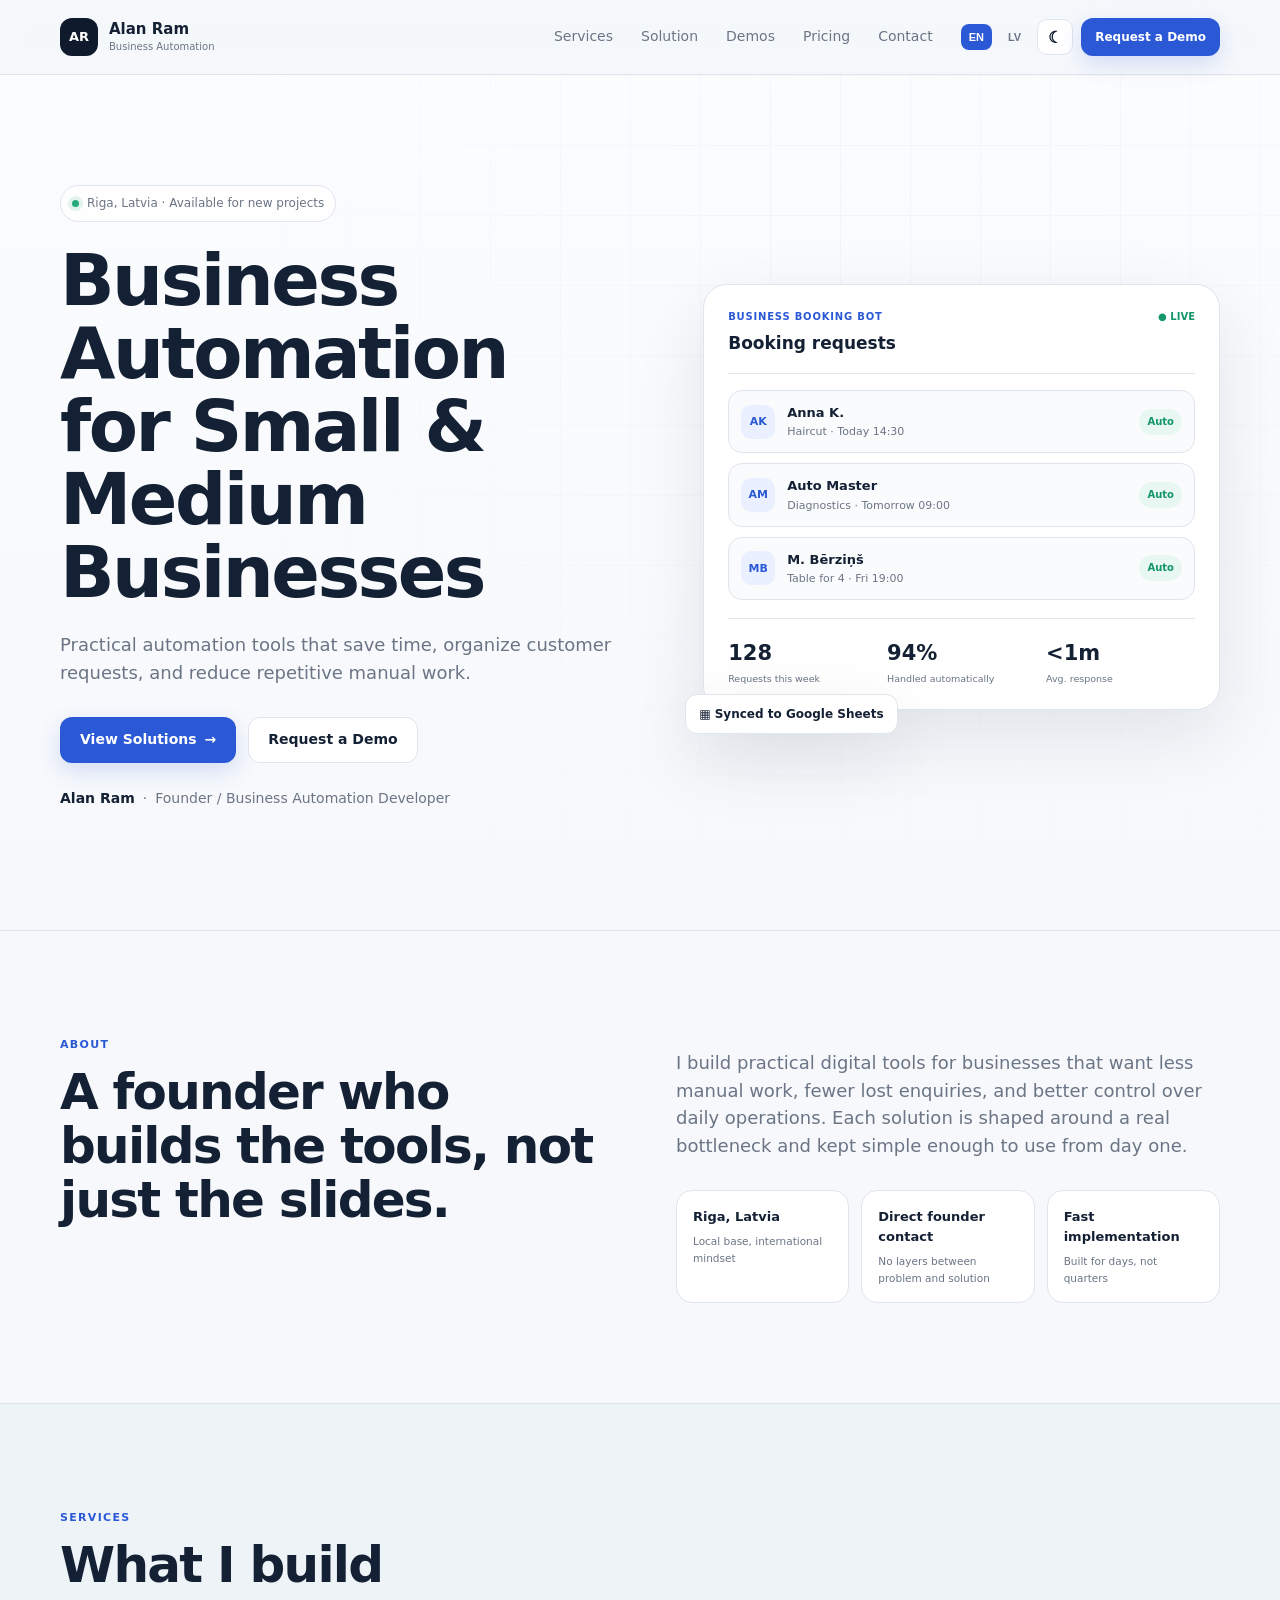
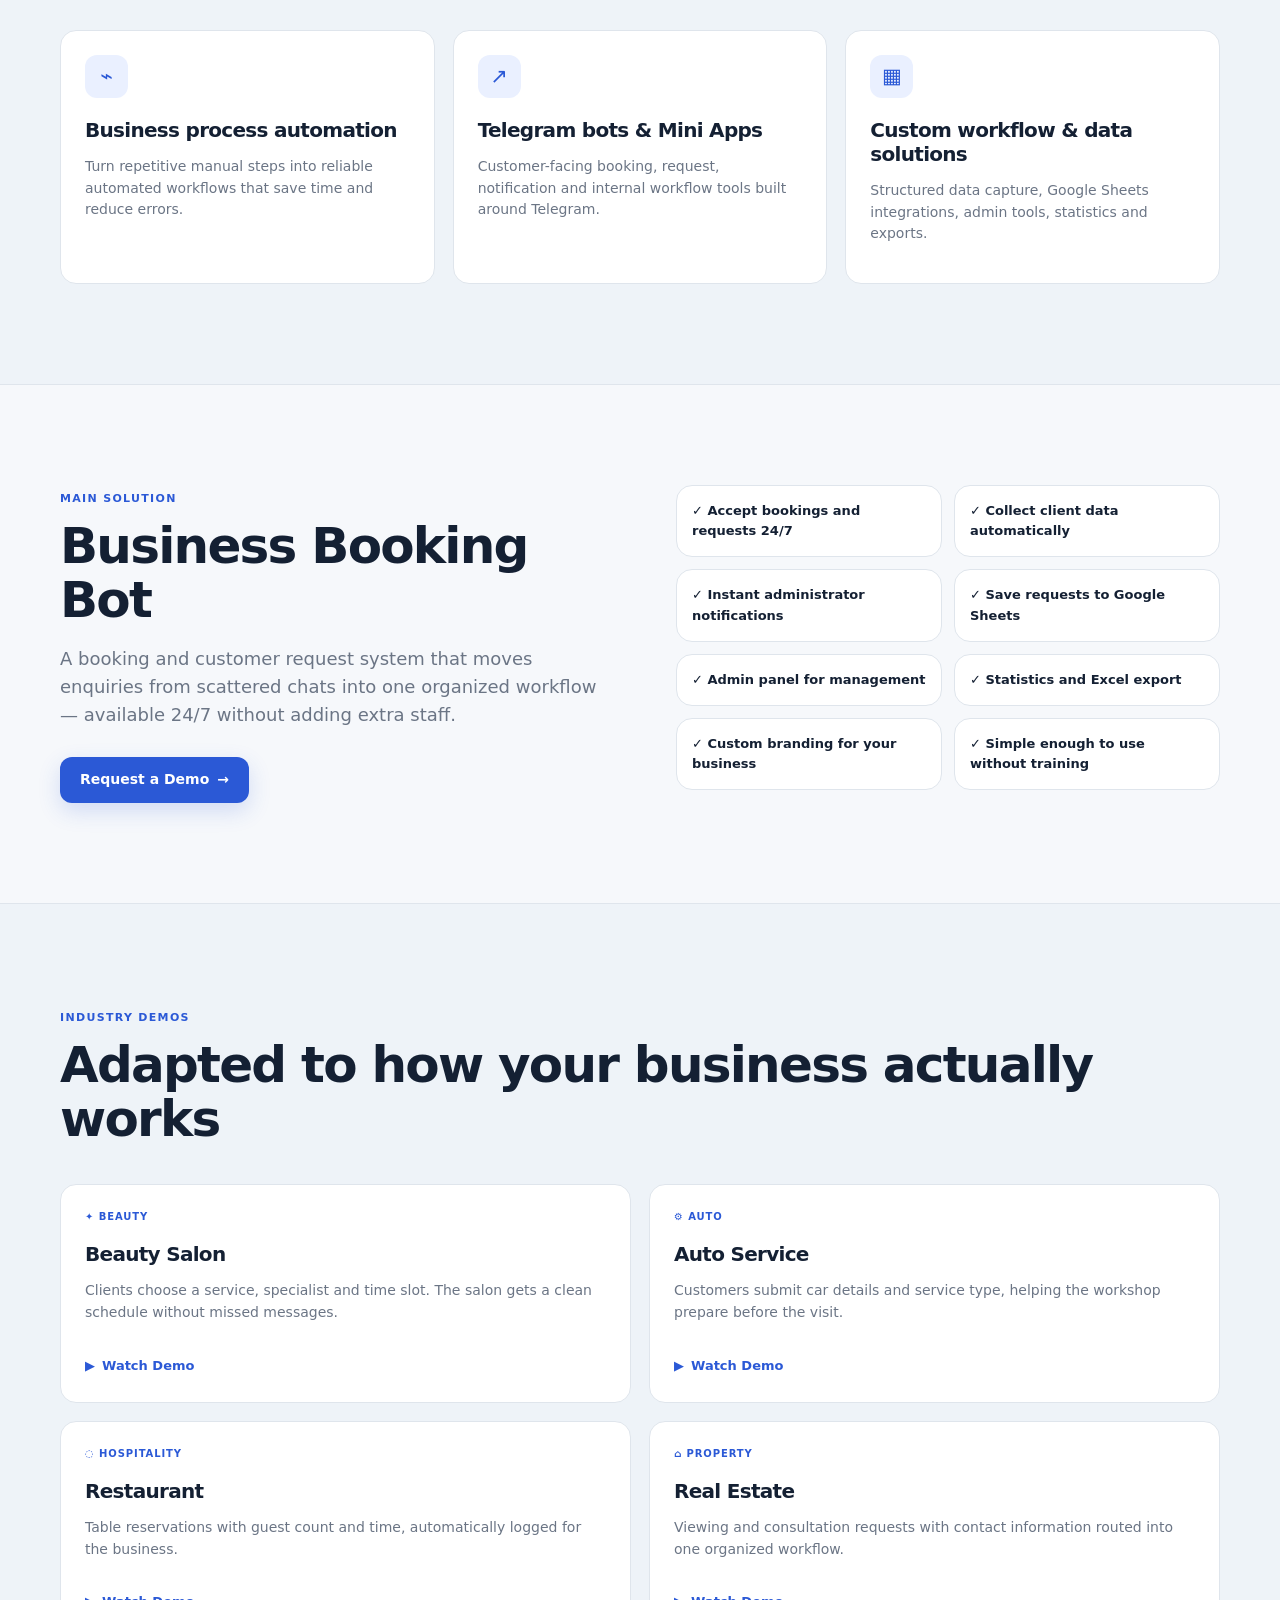
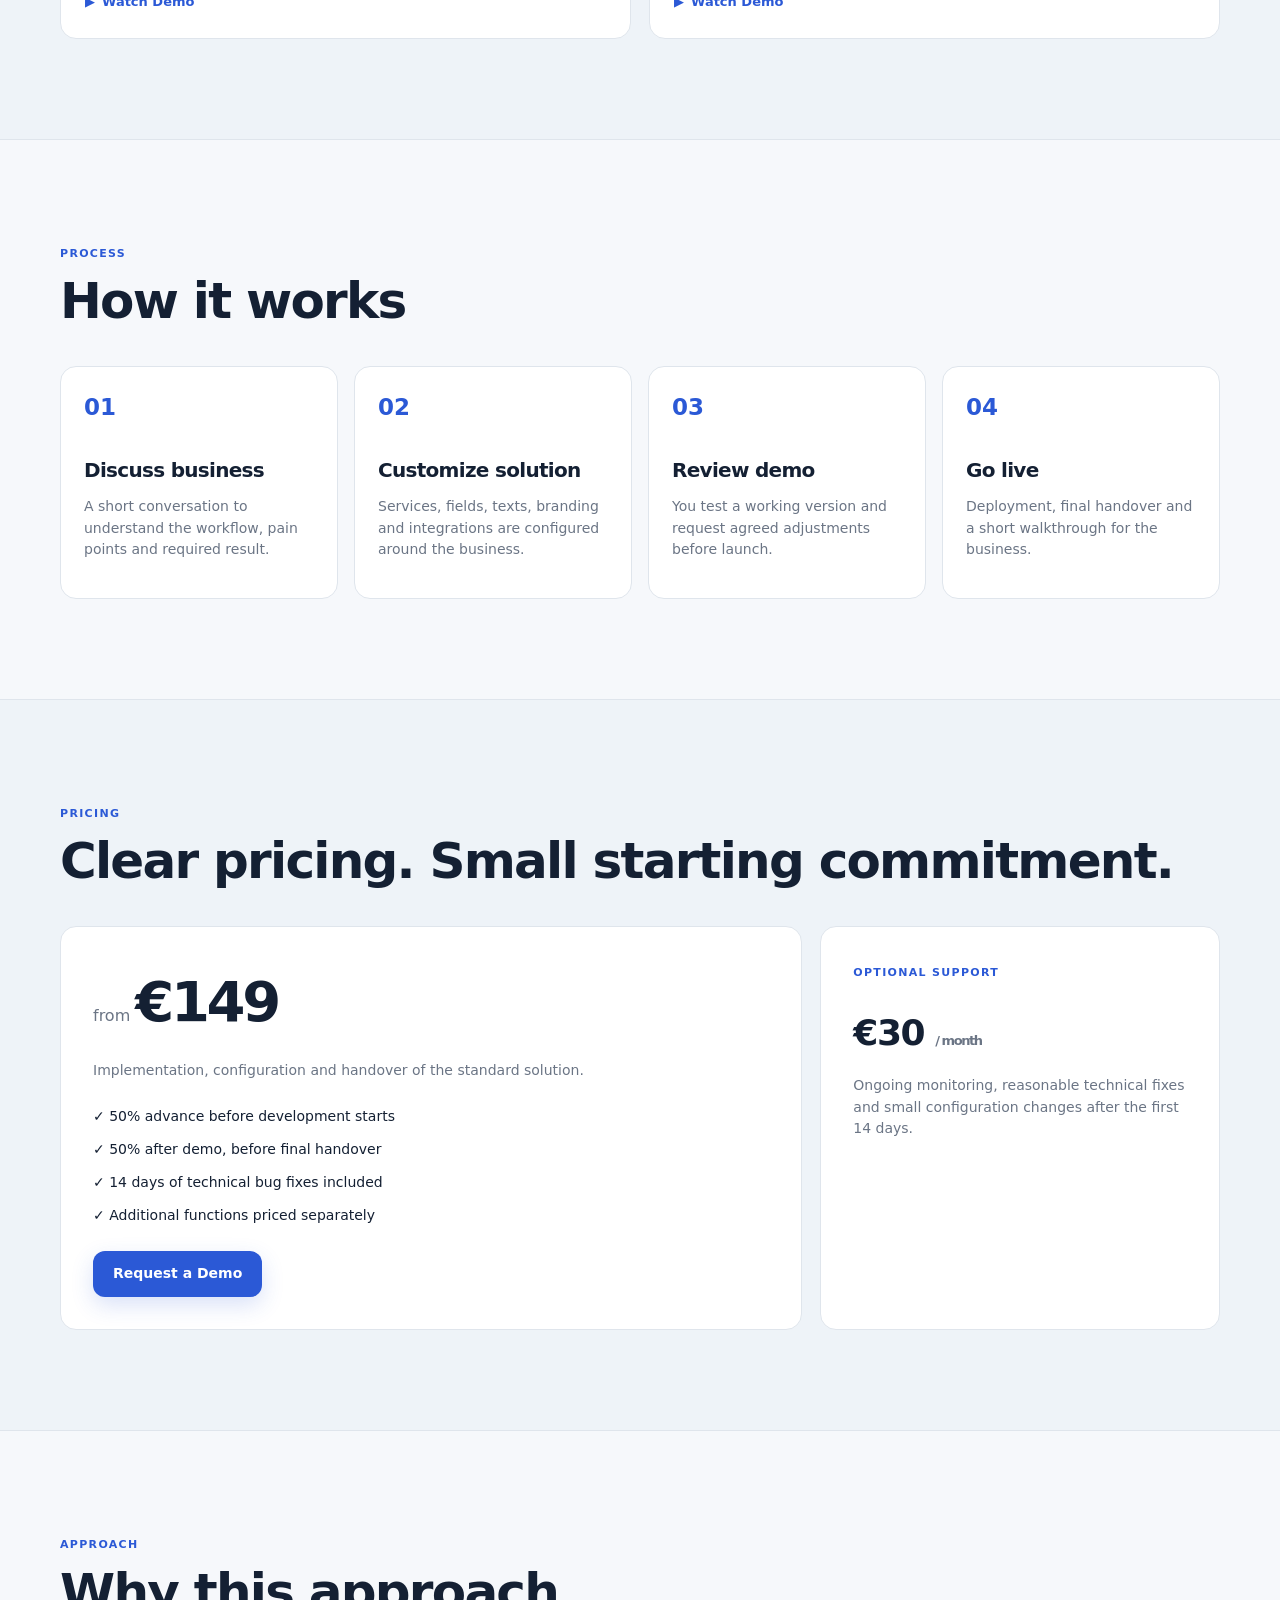
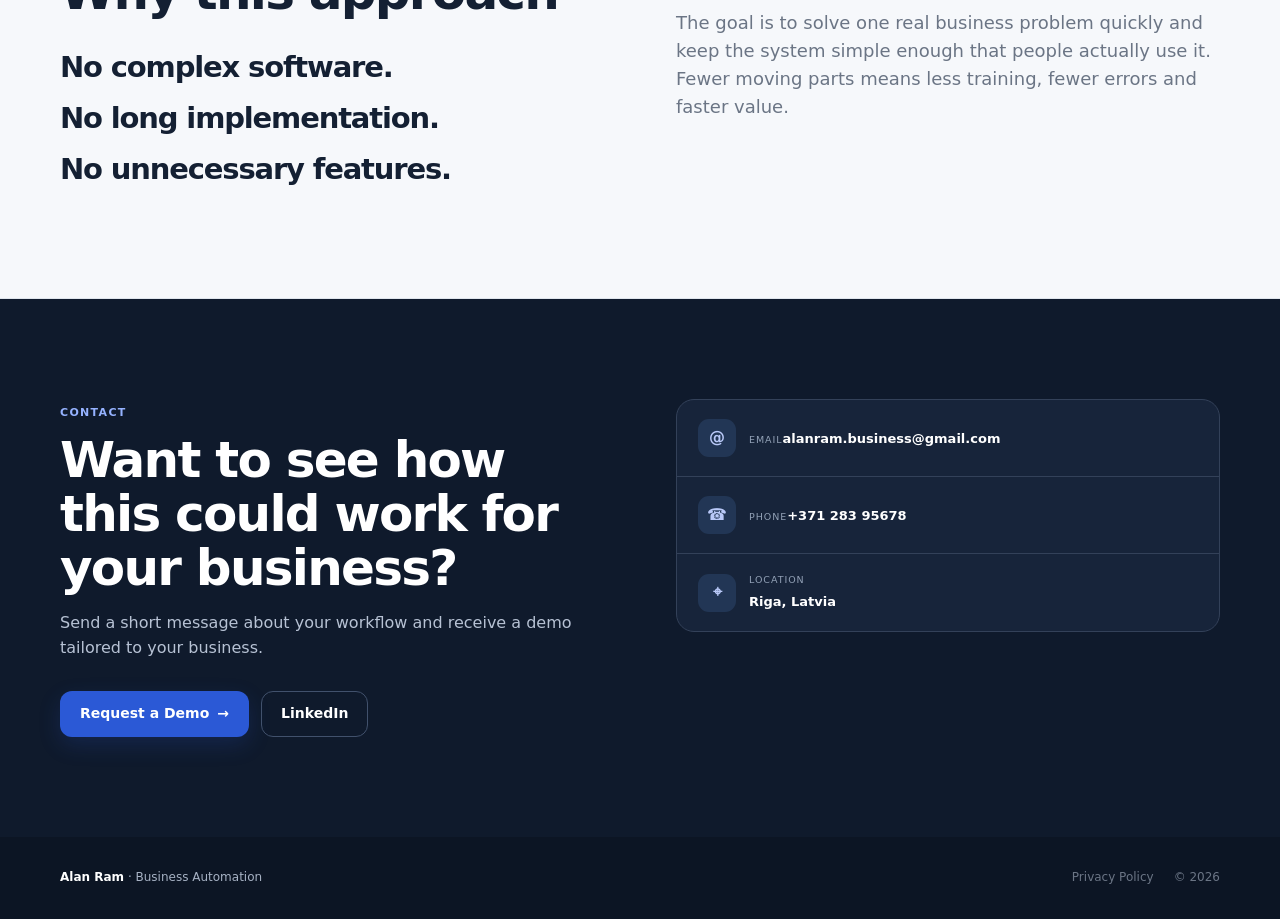
==== index.html @ 84b28207 "Add files via upload" ====
<!doctype html>
<html lang="en">
<head>
  <meta charset="utf-8">
  <meta name="viewport" content="width=device-width,initial-scale=1">
  <title>Alan Ram — Business Automation</title>
  <meta name="description" content="Practical business automation for small and medium businesses in Riga and beyond.">
  <link rel="stylesheet" href="styles.css">
</head>
<body>
<header class="site-header">
  <div class="wrap nav">
    <a class="brand" href="#top">
      <span class="mark">AR</span>
      <span><strong>Alan Ram</strong><small>Business Automation</small></span>
    </a>
    <nav>
      <a href="#services" data-t="navServices">Services</a>
      <a href="#solution" data-t="navSolution">Solution</a>
      <a href="#demos" data-t="navDemos">Demos</a>
      <a href="#pricing" data-t="navPricing">Pricing</a>
      <a href="#contact" data-t="navContact">Contact</a>
    </nav>
    <div class="nav-actions">
      <button class="lang active" data-lang="en">EN</button>
      <button class="lang" data-lang="lv">LV</button>
      <button class="theme-toggle" id="themeToggle" type="button" aria-label="Toggle theme" title="Toggle theme"><span id="themeIcon">☾</span></button>
      <a class="btn primary small" href="#contact" data-t="requestDemo">Request a Demo</a>
    </div>
  </div>
</header>

<main id="top">
<section class="hero">
  <div class="grid-bg"></div>
  <div class="wrap hero-grid">
    <div class="hero-copy reveal">
      <div class="pill"><span class="dot"></span><span data-t="heroBadge">Riga, Latvia · Available for new projects</span></div>
      <h1 data-t="heroTitle">Business Automation for Small & Medium Businesses</h1>
      <p data-t="heroLead">Practical automation tools that save time, organize customer requests, and reduce repetitive manual work.</p>
      <div class="actions">
        <a class="btn primary" href="#solution"><span data-t="viewSolutions">View Solutions</span> →</a>
        <a class="btn ghost" href="#contact" data-t="requestDemo">Request a Demo</a>
      </div>
      <div class="founder"><strong>Alan Ram</strong><span>·</span><span data-t="role">Founder / Business Automation Developer</span></div>
    </div>

    <div class="mockup reveal">
      <div class="mock-card">
        <div class="mock-head">
          <div><small>Business Booking Bot</small><strong data-t="requests">Booking requests</strong></div>
          <span class="live">● LIVE</span>
        </div>
        <div class="rows">
          <div class="row"><span class="avatar">AK</span><span><b>Anna K.</b><small data-t="row1">Haircut · Today 14:30</small></span><i>Auto</i></div>
          <div class="row"><span class="avatar">AM</span><span><b>Auto Master</b><small data-t="row2">Diagnostics · Tomorrow 09:00</small></span><i>Auto</i></div>
          <div class="row"><span class="avatar">MB</span><span><b>M. Bērziņš</b><small data-t="row3">Table for 4 · Fri 19:00</small></span><i>Auto</i></div>
        </div>
        <div class="stats">
          <div><b>128</b><span data-t="stat1">Requests this week</span></div>
          <div><b>94%</b><span data-t="stat2">Handled automatically</span></div>
          <div><b>&lt;1m</b><span data-t="stat3">Avg. response</span></div>
        </div>
      </div>
      <div class="sync">▦ <span data-t="synced">Synced to Google Sheets</span></div>
    </div>
  </div>
</section>

<section class="section">
  <div class="wrap split">
    <div class="reveal">
      <span class="label" data-t="aboutLabel">About</span>
      <h2 data-t="aboutTitle">A founder who builds the tools, not just the slides.</h2>
    </div>
    <div class="reveal">
      <p class="lead" data-t="aboutText">I build practical digital tools for businesses that want less manual work, fewer lost enquiries, and better control over daily operations. Each solution is shaped around a real bottleneck and kept simple enough to use from day one.</p>
      <div class="facts">
        <div><b data-t="f1a">Riga, Latvia</b><span data-t="f1b">Local base, international mindset</span></div>
        <div><b data-t="f2a">Direct founder contact</b><span data-t="f2b">No layers between problem and solution</span></div>
        <div><b data-t="f3a">Fast implementation</b><span data-t="f3b">Built for days, not quarters</span></div>
      </div>
    </div>
  </div>
</section>

<section class="section alt" id="services">
  <div class="wrap">
    <span class="label" data-t="servicesLabel">Services</span>
    <h2 data-t="servicesTitle">What I build</h2>
    <div class="cards three">
      <article><div class="icon">⌁</div><h3 data-t="s1t">Business process automation</h3><p data-t="s1p">Turn repetitive manual steps into reliable automated workflows that save time and reduce errors.</p></article>
      <article><div class="icon">↗</div><h3 data-t="s2t">Telegram bots & Mini Apps</h3><p data-t="s2p">Customer-facing booking, request, notification and internal workflow tools built around Telegram.</p></article>
      <article><div class="icon">▦</div><h3 data-t="s3t">Custom workflow & data solutions</h3><p data-t="s3p">Structured data capture, Google Sheets integrations, admin tools, statistics and exports.</p></article>
    </div>
  </div>
</section>

<section class="section" id="solution">
  <div class="wrap solution">
    <div>
      <span class="label" data-t="solutionLabel">Main solution</span>
      <h2>Business Booking Bot</h2>
      <p class="lead" data-t="solutionText">A booking and customer request system that moves enquiries from scattered chats into one organized workflow — available 24/7 without adding extra staff.</p>
      <a class="btn primary" href="#contact"><span data-t="requestDemo">Request a Demo</span> →</a>
    </div>
    <div class="features">
      <div>✓ <span data-t="ft1">Accept bookings and requests 24/7</span></div>
      <div>✓ <span data-t="ft2">Collect client data automatically</span></div>
      <div>✓ <span data-t="ft3">Instant administrator notifications</span></div>
      <div>✓ <span data-t="ft4">Save requests to Google Sheets</span></div>
      <div>✓ <span data-t="ft5">Admin panel for management</span></div>
      <div>✓ <span data-t="ft6">Statistics and Excel export</span></div>
      <div>✓ <span data-t="ft7">Custom branding for your business</span></div>
      <div>✓ <span data-t="ft8">Simple enough to use without training</span></div>
    </div>
  </div>
</section>

<section class="section alt" id="demos">
  <div class="wrap">
    <span class="label" data-t="demosLabel">Industry demos</span>
    <h2 data-t="demosTitle">Adapted to how your business actually works</h2>
    <div class="cards two">
      <article><span class="mini">✦ BEAUTY</span><h3 data-t="d1t">Beauty Salon</h3><p data-t="d1p">Clients choose a service, specialist and time slot. The salon gets a clean schedule without missed messages.</p><a class="demo-link" href="#">▶ <span data-t="watchDemo">Watch Demo</span></a></article>
      <article><span class="mini">⚙ AUTO</span><h3 data-t="d2t">Auto Service</h3><p data-t="d2p">Customers submit car details and service type, helping the workshop prepare before the visit.</p><a class="demo-link" href="#">▶ <span data-t="watchDemo">Watch Demo</span></a></article>
      <article><span class="mini">◌ HOSPITALITY</span><h3 data-t="d3t">Restaurant</h3><p data-t="d3p">Table reservations with guest count and time, automatically logged for the business.</p><a class="demo-link" href="#">▶ <span data-t="watchDemo">Watch Demo</span></a></article>
      <article><span class="mini">⌂ PROPERTY</span><h3 data-t="d4t">Real Estate</h3><p data-t="d4p">Viewing and consultation requests with contact information routed into one organized workflow.</p><a class="demo-link" href="#">▶ <span data-t="watchDemo">Watch Demo</span></a></article>
    </div>
  </div>
</section>

<section class="section">
  <div class="wrap">
    <span class="label" data-t="processLabel">Process</span>
    <h2 data-t="processTitle">How it works</h2>
    <div class="process">
      <div><span>01</span><h3 data-t="p1t">Discuss business</h3><p data-t="p1p">A short conversation to understand the workflow, pain points and required result.</p></div>
      <div><span>02</span><h3 data-t="p2t">Customize solution</h3><p data-t="p2p">Services, fields, texts, branding and integrations are configured around the business.</p></div>
      <div><span>03</span><h3 data-t="p3t">Review demo</h3><p data-t="p3p">You test a working version and request agreed adjustments before launch.</p></div>
      <div><span>04</span><h3 data-t="p4t">Go live</h3><p data-t="p4p">Deployment, final handover and a short walkthrough for the business.</p></div>
    </div>
  </div>
</section>

<section class="section alt" id="pricing">
  <div class="wrap">
    <span class="label" data-t="pricingLabel">Pricing</span>
    <h2 data-t="pricingTitle">Clear pricing. Small starting commitment.</h2>
    <div class="pricing">
      <div class="price-card">
        <div class="price"><span data-t="from">from</span> <strong>€149</strong></div>
        <p data-t="priceText">Implementation, configuration and handover of the standard solution.</p>
        <ul>
          <li>✓ <span data-t="term1">50% advance before development starts</span></li>
          <li>✓ <span data-t="term2">50% after demo, before final handover</span></li>
          <li>✓ <span data-t="term3">14 days of technical bug fixes included</span></li>
          <li>✓ <span data-t="term4">Additional functions priced separately</span></li>
        </ul>
        <a class="btn primary" href="#contact" data-t="requestDemo">Request a Demo</a>
      </div>
      <aside class="support">
        <span class="label" data-t="supportLabel">Optional support</span>
        <strong>€30 <small data-t="month">/ month</small></strong>
        <p data-t="supportText">Ongoing monitoring, reasonable technical fixes and small configuration changes after the first 14 days.</p>
      </aside>
    </div>
  </div>
</section>

<section class="section">
  <div class="wrap approach">
    <div>
      <span class="label" data-t="approachLabel">Approach</span>
      <h2 data-t="approachTitle">Why this approach</h2>
      <div class="big-lines">
        <p data-t="a1">No complex software.</p>
        <p data-t="a2">No long implementation.</p>
        <p data-t="a3">No unnecessary features.</p>
      </div>
    </div>
    <p class="lead" data-t="approachText">The goal is to solve one real business problem quickly and keep the system simple enough that people actually use it. Fewer moving parts means less training, fewer errors and faster value.</p>
  </div>
</section>

<section class="section contact" id="contact">
  <div class="wrap contact-grid">
    <div>
      <span class="label" data-t="contactLabel">Contact</span>
      <h2 data-t="contactTitle">Want to see how this could work for your business?</h2>
      <p data-t="contactText">Send a short message about your workflow and receive a demo tailored to your business.</p>
      <div class="actions">
        <a class="btn primary" href="mailto:alanram.business@gmail.com?subject=Business%20Automation%20Demo"><span data-t="requestDemo">Request a Demo</span> →</a>
        <a class="btn dark-ghost" href="https://www.linkedin.com/" target="_blank" rel="noopener">LinkedIn</a>
      </div>
    </div>
    <div class="contact-card">
      <a href="mailto:alanram.business@gmail.com"><span>@</span><div><small data-t="email">Email</small><strong>alanram.business@gmail.com</strong></div></a>
      <a href="tel:+37128395678"><span>☎</span><div><small data-t="phone">Phone</small><strong>+371 283 95678</strong></div></a>
      <div><span>⌖</span><div><small data-t="location">Location</small><strong data-t="riga">Riga, Latvia</strong></div></div>
    </div>
  </div>
</section>
</main>

<footer>
  <div class="wrap footer">
    <div><strong>Alan Ram</strong> · Business Automation</div>
    <div><a href="privacy.html" data-t="privacy">Privacy Policy</a><span>© <span id="year"></span></span></div>
  </div>
</footer>

<div class="toast" id="toast"></div>
<script src="script.js"></script>
</body>
</html>
---- styles.css ----
:root{--bg:#f6f8fb;--surface:#fff;--soft:#eef3f8;--text:#142033;--muted:#6b7585;--line:#dfe5ec;--blue:#2b59d6;--blue2:#183eaa;--blueSoft:#eaf0ff;--green:#13966b;--dark:#0f1a2c;--shadow:0 24px 70px rgba(27,42,73,.10);--r:20px;--max:1160px}
*{box-sizing:border-box}html{scroll-behavior:smooth}body{margin:0;font-family:Inter,ui-sans-serif,system-ui,-apple-system,BlinkMacSystemFont,"Segoe UI",sans-serif;color:var(--text);background:var(--bg);line-height:1.55}a{text-decoration:none;color:inherit}.wrap{width:min(var(--max),calc(100% - 40px));margin:auto}.site-header{position:sticky;top:0;z-index:20;background:rgba(246,248,251,.9);backdrop-filter:blur(14px);border-bottom:1px solid var(--line)}.nav{height:74px;display:flex;align-items:center;gap:28px}.brand{display:flex;align-items:center;gap:11px}.mark{width:38px;height:38px;border-radius:12px;background:var(--dark);color:white;display:grid;place-items:center;font-size:13px;font-weight:900}.brand>span:last-child{display:flex;flex-direction:column;line-height:1}.brand strong{font-size:15px}.brand small{font-size:10px;color:var(--muted);margin-top:5px}.nav nav{margin-left:auto;display:flex;gap:28px}.nav nav a{font-size:14px;color:var(--muted)}.nav nav a:hover{color:var(--text)}.nav-actions{display:flex;align-items:center;gap:8px}.lang{border:0;background:transparent;color:var(--muted);font-weight:800;font-size:11px;padding:7px 8px;border-radius:8px;cursor:pointer}.lang.active{background:var(--blue);color:white}.btn{display:inline-flex;align-items:center;justify-content:center;gap:8px;min-height:46px;padding:0 19px;border-radius:12px;font-size:14px;font-weight:800;border:1px solid transparent;transition:.2s}.btn.small{min-height:38px;padding:0 13px;font-size:12px}.primary{background:var(--blue);color:#fff;box-shadow:0 8px 22px rgba(43,89,214,.18)}.primary:hover{background:var(--blue2);transform:translateY(-1px)}.ghost{background:white;border-color:var(--line)}.ghost:hover{border-color:#b9c3d0}.hero{position:relative;overflow:hidden;padding:110px 0 120px;border-bottom:1px solid var(--line);background:linear-gradient(#fbfcfe,#f6f8fb)}.grid-bg{position:absolute;inset:0;opacity:.35;background-image:linear-gradient(to right,#dfe5ec 1px,transparent 1px),linear-gradient(to bottom,#dfe5ec 1px,transparent 1px);background-size:70px 70px;mask-image:radial-gradient(circle at 70% 20%,black,transparent 65%)}.hero-grid{position:relative;display:grid;grid-template-columns:1.05fr .95fr;gap:72px;align-items:center}.pill{display:inline-flex;align-items:center;gap:8px;border:1px solid var(--line);background:rgba(255,255,255,.85);padding:8px 11px;border-radius:999px;color:var(--muted);font-size:12px}.dot{width:7px;height:7px;background:#26aa7a;border-radius:50%;box-shadow:0 0 0 4px rgba(38,170,122,.12)}h1,h2,h3{margin:0;letter-spacing:-.035em}h1{font-size:clamp(44px,5.6vw,72px);line-height:1.02;margin-top:22px}h2{font-size:clamp(32px,4vw,50px);line-height:1.08}h3{font-size:20px;line-height:1.2}.hero-copy>p,.lead{font-size:18px;color:var(--muted);max-width:650px}.hero-copy>p{margin:22px 0 0}.actions{display:flex;gap:12px;flex-wrap:wrap;margin-top:30px}.founder{display:flex;gap:8px;flex-wrap:wrap;margin-top:25px;color:var(--muted);font-size:14px}.founder strong{color:var(--text)}.mockup{position:relative}.mock-card{background:white;border:1px solid var(--line);border-radius:24px;padding:24px;box-shadow:var(--shadow)}.mock-head{display:flex;justify-content:space-between;border-bottom:1px solid var(--line);padding-bottom:17px}.mock-head div{display:flex;flex-direction:column}.mock-head small{font-size:10px;color:var(--blue);font-weight:900;letter-spacing:.08em;text-transform:uppercase}.mock-head strong{font-size:17px;margin-top:5px}.live{font-size:10px;color:var(--green);font-weight:900}.rows{display:grid;gap:10px;margin-top:16px}.row{display:grid;grid-template-columns:auto 1fr auto;gap:12px;align-items:center;border:1px solid var(--line);border-radius:14px;padding:12px;background:#fafbfd}.avatar{width:34px;height:34px;display:grid;place-items:center;background:var(--blueSoft);color:var(--blue);border-radius:10px;font-weight:900;font-size:11px}.row>span:nth-child(2){display:flex;flex-direction:column}.row b{font-size:13px}.row small{font-size:11px;color:var(--muted)}.row i{font-style:normal;background:#e8f7f1;color:var(--green);font-size:10px;font-weight:900;border-radius:999px;padding:5px 8px}.stats{display:grid;grid-template-columns:repeat(3,1fr);gap:10px;margin-top:18px;padding-top:18px;border-top:1px solid var(--line)}.stats b{display:block;font-size:21px}.stats span{display:block;color:var(--muted);font-size:9.5px;line-height:1.25;margin-top:4px}.sync{position:absolute;left:-18px;bottom:-24px;background:white;border:1px solid var(--line);box-shadow:var(--shadow);padding:10px 13px;border-radius:12px;font-size:12px;font-weight:750}.section{padding:100px 0;border-bottom:1px solid var(--line)}.alt{background:var(--soft)}.split,.solution,.approach,.contact-grid{display:grid;grid-template-columns:1fr 1fr;gap:72px;align-items:start}.label{display:inline-block;color:var(--blue);font-size:11px;font-weight:900;letter-spacing:.12em;text-transform:uppercase;margin-bottom:12px}.facts{display:grid;grid-template-columns:repeat(3,1fr);gap:12px;margin-top:30px}.facts div,.cards article,.process>div,.support,.price-card,.features div{background:white;border:1px solid var(--line);border-radius:16px}.facts div{padding:16px;display:flex;flex-direction:column;gap:6px}.facts b{font-size:13px}.facts span{font-size:10.5px;color:var(--muted)}.cards{display:grid;gap:18px;margin-top:38px}.cards.three{grid-template-columns:repeat(3,1fr)}.cards.two{grid-template-columns:repeat(2,1fr)}.cards article{padding:24px;transition:.2s}.cards article:hover,.process>div:hover{transform:translateY(-4px);box-shadow:var(--shadow)}.icon{width:43px;height:43px;background:var(--blueSoft);color:var(--blue);display:grid;place-items:center;border-radius:12px;font-size:21px;margin-bottom:20px}.cards p,.process p,.support p,.price-card p{font-size:14px;color:var(--muted)}.solution .lead{margin:18px 0 28px}.features{display:grid;grid-template-columns:repeat(2,1fr);gap:12px}.features div{padding:15px;font-size:13px;font-weight:700}.mini{display:block;font-size:10px;color:var(--blue);font-weight:900;letter-spacing:.09em;margin-bottom:18px}.demo-link{display:inline-flex;gap:7px;align-items:center;margin-top:18px;color:var(--blue);font-weight:800;font-size:13px}.process{display:grid;grid-template-columns:repeat(4,1fr);gap:16px;margin-top:38px}.process>div{padding:23px;transition:.2s}.process>div>span{display:block;color:var(--blue);font-size:23px;font-weight:900;margin-bottom:32px}.pricing{display:grid;grid-template-columns:1.3fr .7fr;gap:18px;margin-top:38px}.price-card,.support{padding:32px}.price{font-size:16px;color:var(--muted)}.price strong{font-size:56px;color:var(--text);letter-spacing:-.06em}.price-card ul{list-style:none;padding:0;margin:25px 0;display:grid;gap:11px;font-size:14px}.support>strong{display:block;font-size:36px;letter-spacing:-.04em;margin:12px 0}.support>strong small{font-size:13px;color:var(--muted)}.big-lines{margin-top:26px}.big-lines p{font-size:29px;font-weight:900;letter-spacing:-.04em;margin:6px 0}.approach{align-items:center}.contact{background:var(--dark);color:white;border-bottom:0}.contact .label{color:#95b2ff}.contact p{color:#b7c2d4}.dark-ghost{border-color:#41516c;color:white}.dark-ghost:hover{border-color:#7485a4}.contact-card{border:1px solid #334159;border-radius:18px;overflow:hidden;background:#17243a}.contact-card>a,.contact-card>div{display:grid;grid-template-columns:auto 1fr;gap:13px;align-items:center;padding:19px 21px;border-bottom:1px solid #334159}.contact-card>div:last-child{border-bottom:0}.contact-card>a>span,.contact-card>div>span{width:38px;height:38px;background:#223655;border-radius:11px;display:grid;place-items:center;color:#b9c9f8;font-weight:900}.contact-card div div{display:flex;flex-direction:column}.contact-card small{font-size:9.5px;color:#93a2b7;text-transform:uppercase;letter-spacing:.1em}.contact-card strong{font-size:13px;margin-top:4px}.footer{min-height:82px;display:flex;align-items:center;justify-content:space-between;font-size:12px}.footer>div:last-child{display:flex;gap:20px;color:var(--muted)}footer{background:#0c1524;color:#a7b2c4}.footer strong{color:white}.toast{position:fixed;bottom:26px;left:50%;transform:translate(-50%,20px);background:#111c2d;color:white;padding:11px 15px;border-radius:11px;opacity:0;transition:.2s;pointer-events:none;z-index:50;font-size:13px}.toast.show{opacity:1;transform:translate(-50%,0)}.reveal{opacity:0;transform:translateY(14px);transition:.7s}.reveal.visible{opacity:1;transform:none}
@media(max-width:980px){.nav nav{display:none}.hero-grid,.split,.solution,.approach,.contact-grid{grid-template-columns:1fr}.cards.three{grid-template-columns:1fr 1fr}.process{grid-template-columns:1fr 1fr}.pricing{grid-template-columns:1fr}}
@media(max-width:680px){.wrap{width:min(var(--max),calc(100% - 28px))}.btn.small{display:none}.section{padding:74px 0}.hero{padding:76px 0 90px}.cards.three,.cards.two,.facts,.features,.process{grid-template-columns:1fr}.nav{height:66px}.brand small{display:none}h1{font-size:44px}.hero-copy>p,.lead{font-size:16px}.mock-card{padding:17px}.sync{left:12px}.price strong{font-size:48px}.big-lines p{font-size:25px}.footer{flex-direction:column;align-items:flex-start;justify-content:center;gap:12px;padding:22px 0}}


/* Theme switcher */
.theme-toggle{
  width:36px;height:36px;border-radius:10px;border:1px solid var(--line);
  background:var(--surface);color:var(--text);display:grid;place-items:center;
  cursor:pointer;font-size:16px;font-weight:800;transition:.2s;
}
.theme-toggle:hover{transform:translateY(-1px);border-color:#aab5c4}

html[data-theme="dark"]{
  --bg:#0c1320;
  --surface:#121c2b;
  --soft:#0f1826;
  --text:#edf2f8;
  --muted:#9eacbf;
  --line:#26364b;
  --blue:#6f95ff;
  --blue2:#89a8ff;
  --blueSoft:#17284a;
  --green:#42c593;
  --dark:#07101c;
  --shadow:0 24px 70px rgba(0,0,0,.34);
}
html[data-theme="dark"] body{background:var(--bg);color:var(--text)}
html[data-theme="dark"] .site-header{background:rgba(12,19,32,.9)}
html[data-theme="dark"] .hero{background:linear-gradient(#0f1826,#0c1320)}
html[data-theme="dark"] .pill,
html[data-theme="dark"] .mock-card,
html[data-theme="dark"] .facts div,
html[data-theme="dark"] .cards article,
html[data-theme="dark"] .process>div,
html[data-theme="dark"] .support,
html[data-theme="dark"] .price-card,
html[data-theme="dark"] .features div,
html[data-theme="dark"] .theme-toggle{background:var(--surface)}
html[data-theme="dark"] .row{background:#0f1927}
html[data-theme="dark"] .grid-bg{
  background-image:linear-gradient(to right,#243248 1px,transparent 1px),
  linear-gradient(to bottom,#243248 1px,transparent 1px)
}
html[data-theme="dark"] .ghost{background:var(--surface);color:var(--text)}
html[data-theme="dark"] .contact{background:#07101c}
html[data-theme="dark"] footer{background:#050b13}
html[data-theme="dark"] .brand .mark{background:#edf2f8;color:#0b1420}
html[data-theme="dark"] .price strong,
html[data-theme="dark"] .founder strong{color:var(--text)}
html[data-theme="dark"] .mini,
html[data-theme="dark"] .label,
html[data-theme="dark"] .icon,
html[data-theme="dark"] .demo-link{color:var(--blue)}

/* Dark-mode visibility fix for Google Sheets sync badge */
html[data-theme="dark"] .sync{
  background:#7f1d1d;
  color:#ffffff;
  border-color:#b91c1c;
  box-shadow:0 12px 32px rgba(127,29,29,.38);
}
html[data-theme="dark"] .sync span{
  color:#ffffff;
}
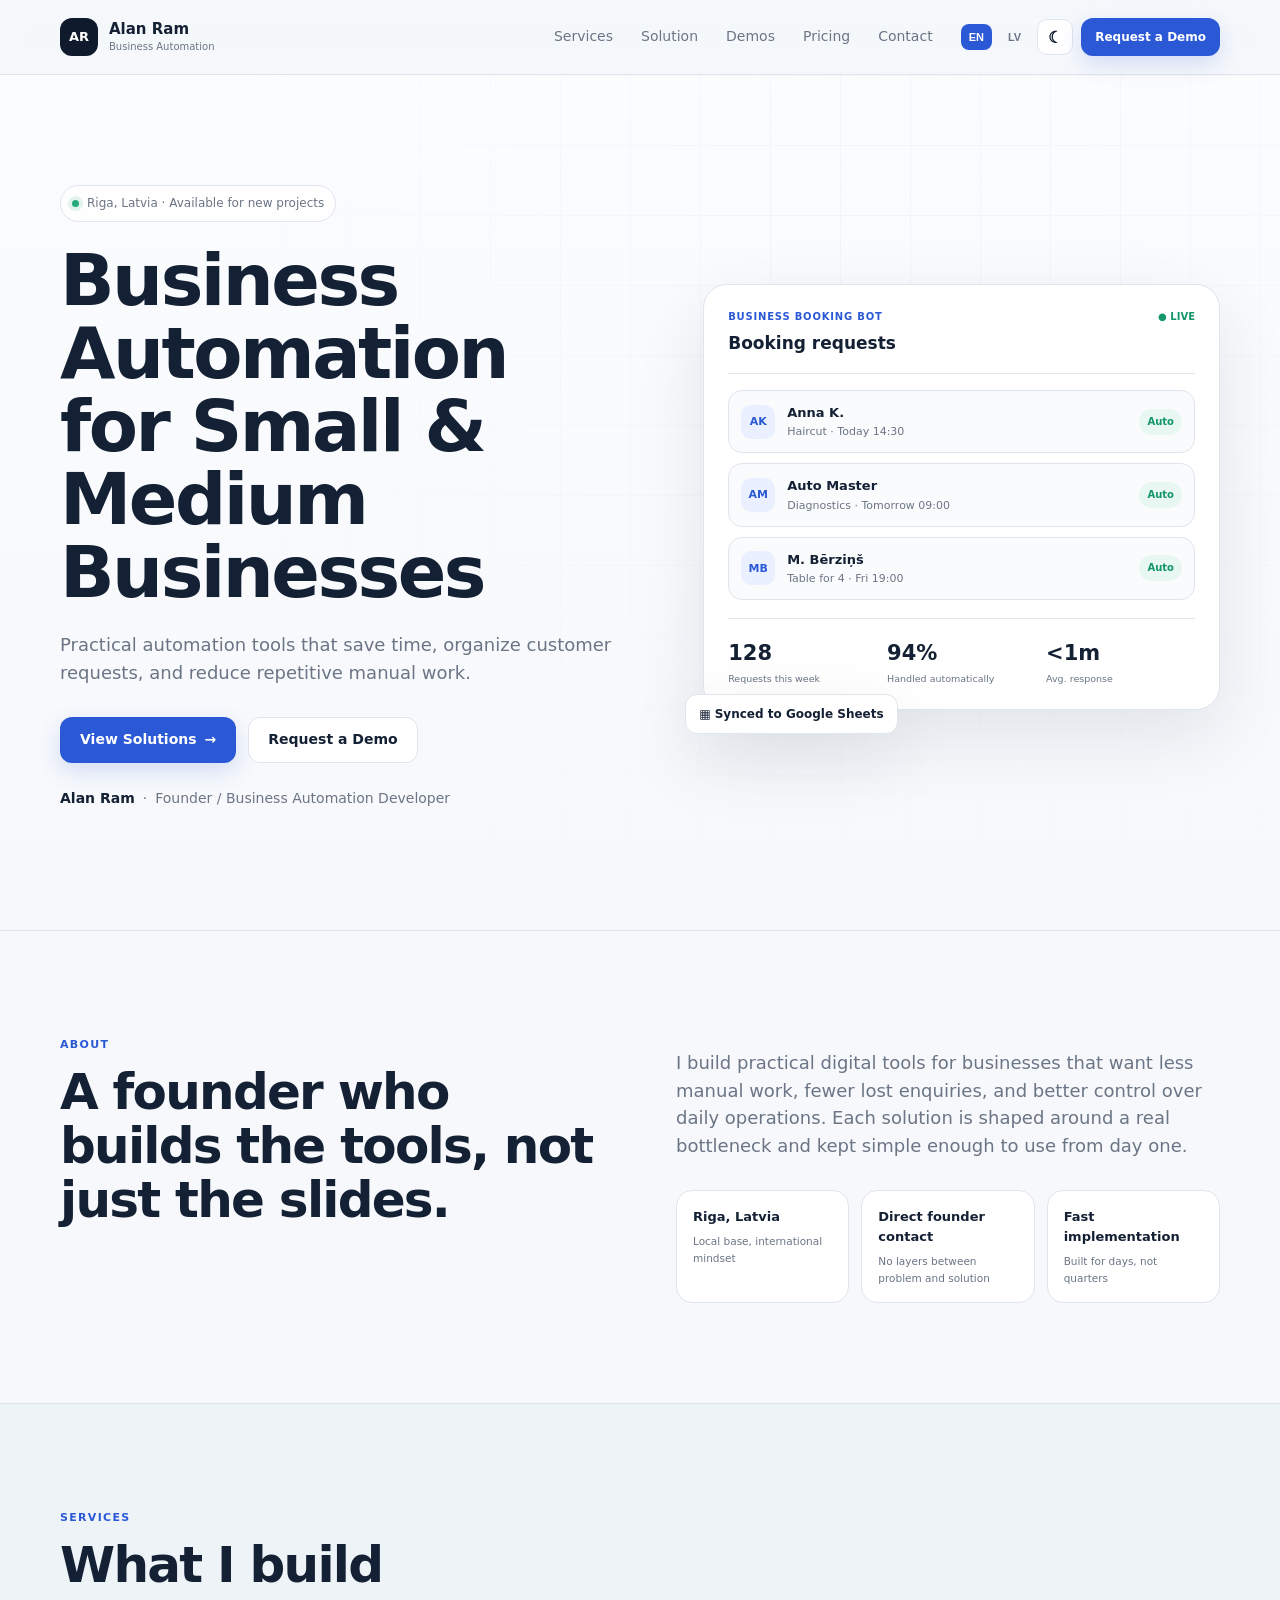
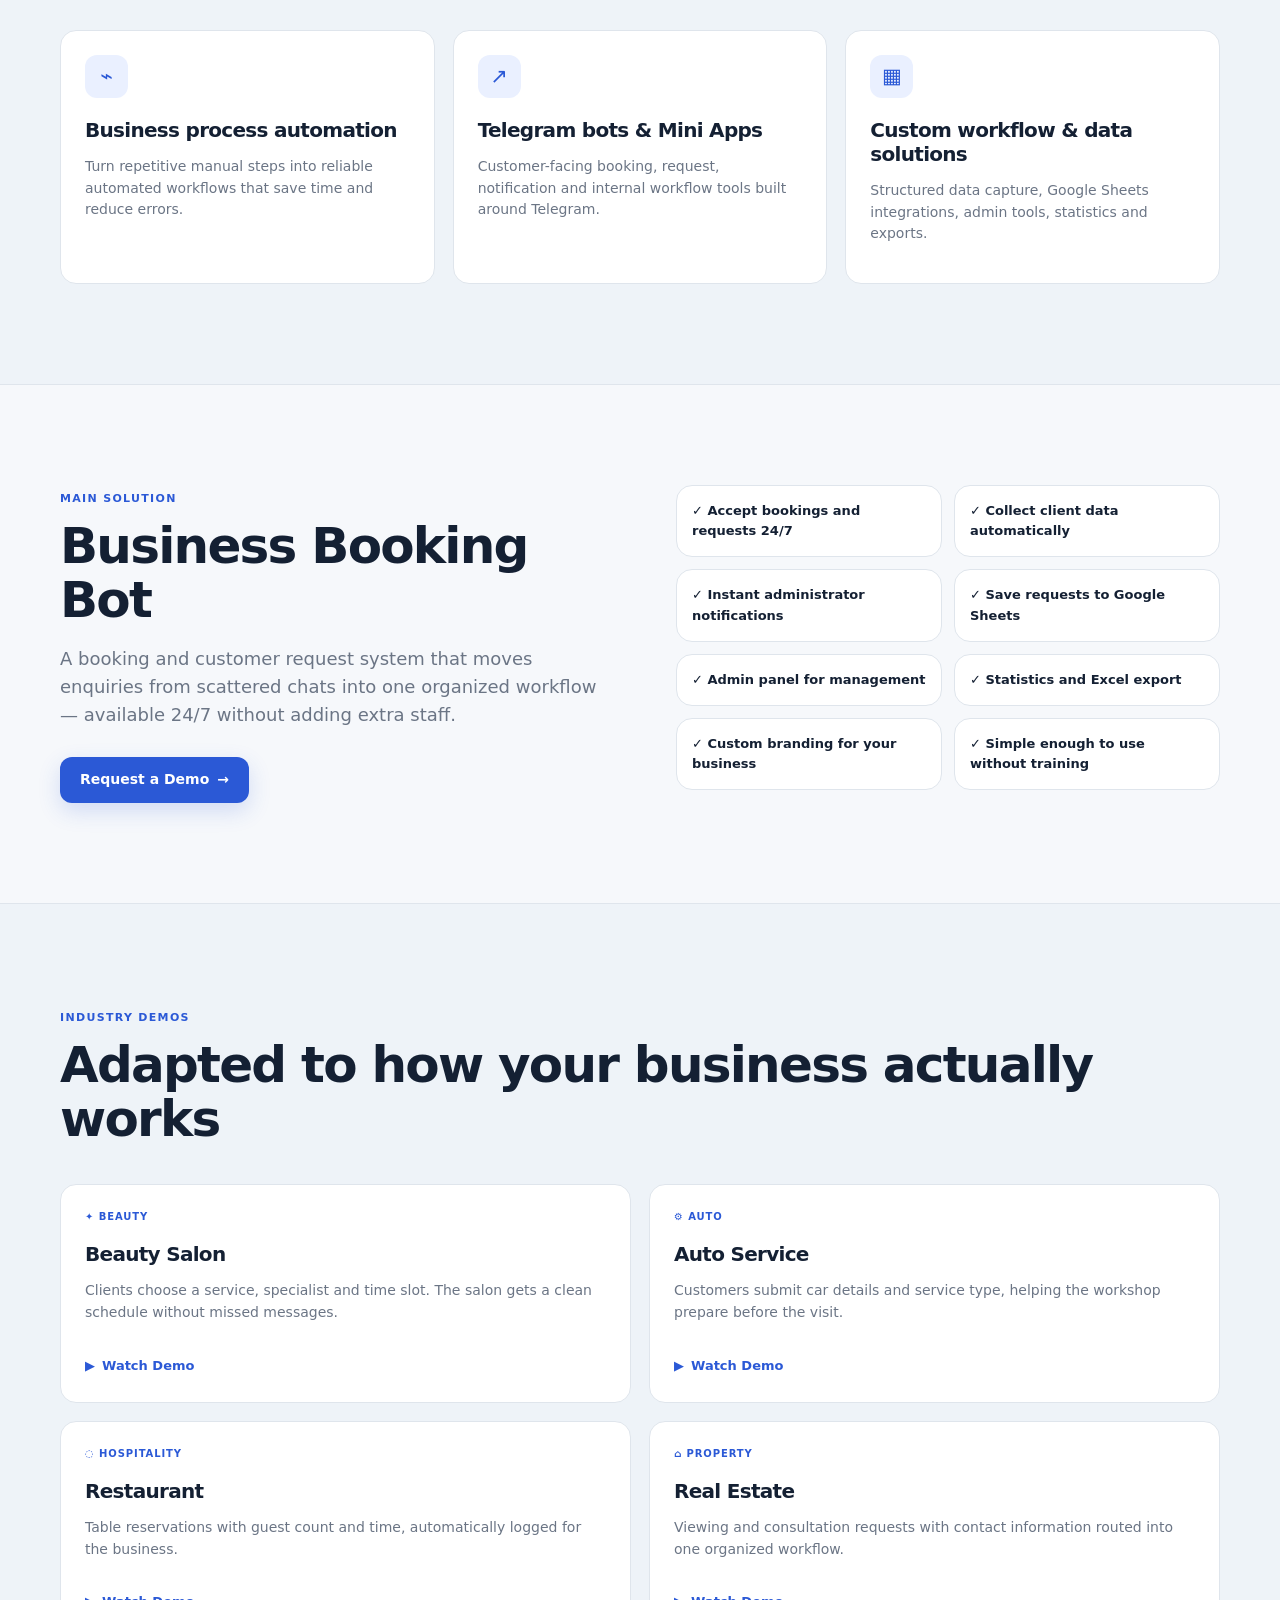
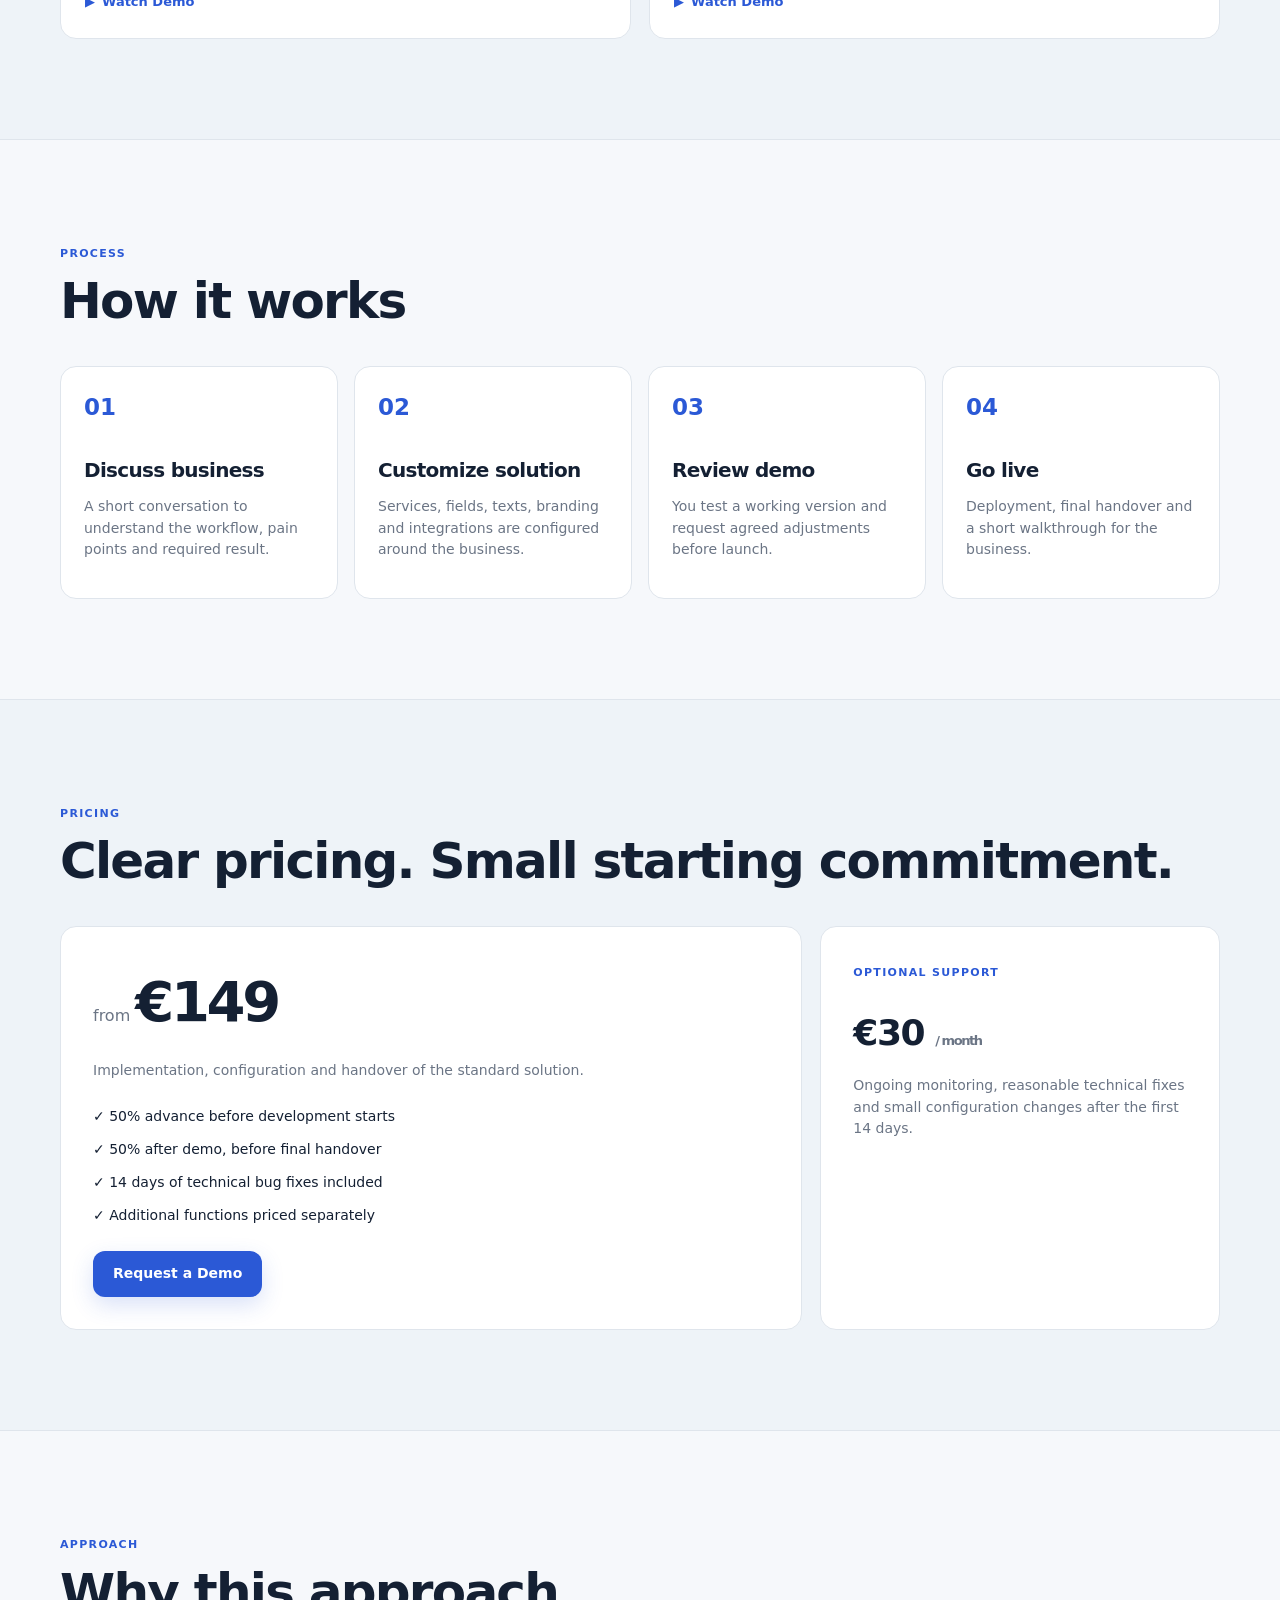
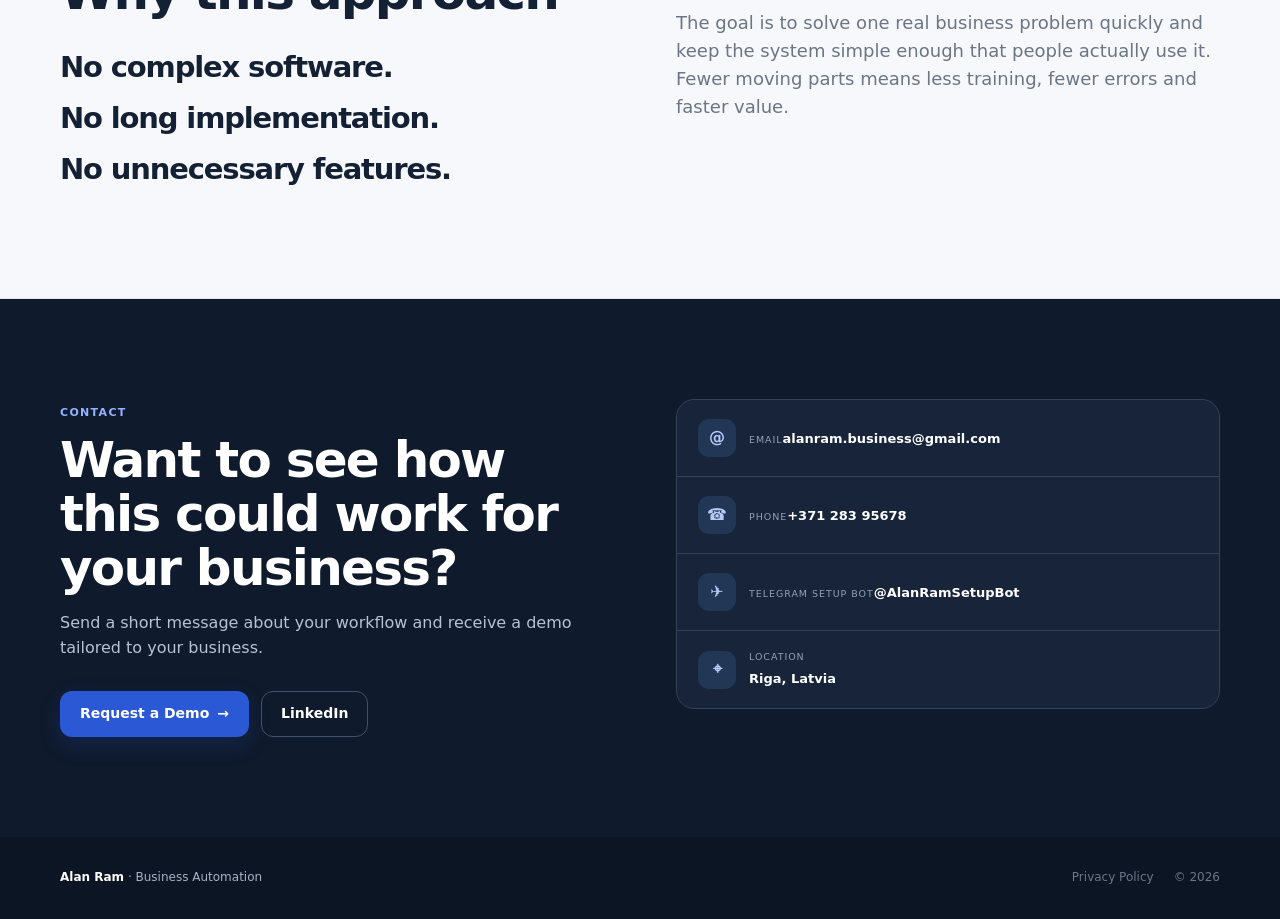
==== commit 27f27e48: "Add files via upload" ====
--- a/index.html
+++ b/index.html
@@ -197,6 +197,7 @@
     <div class="contact-card">
       <a href="mailto:alanram.business@gmail.com"><span>@</span><div><small data-t="email">Email</small><strong>alanram.business@gmail.com</strong></div></a>
       <a href="tel:+37128395678"><span>☎</span><div><small data-t="phone">Phone</small><strong>+371 283 95678</strong></div></a>
+      <a href="https://t.me/AlanRamSetupBot" target="_blank" rel="noopener"><span>✈</span><div><small>Telegram Setup Bot</small><strong>@AlanRamSetupBot</strong></div></a>
       <div><span>⌖</span><div><small data-t="location">Location</small><strong data-t="riga">Riga, Latvia</strong></div></div>
     </div>
   </div>
